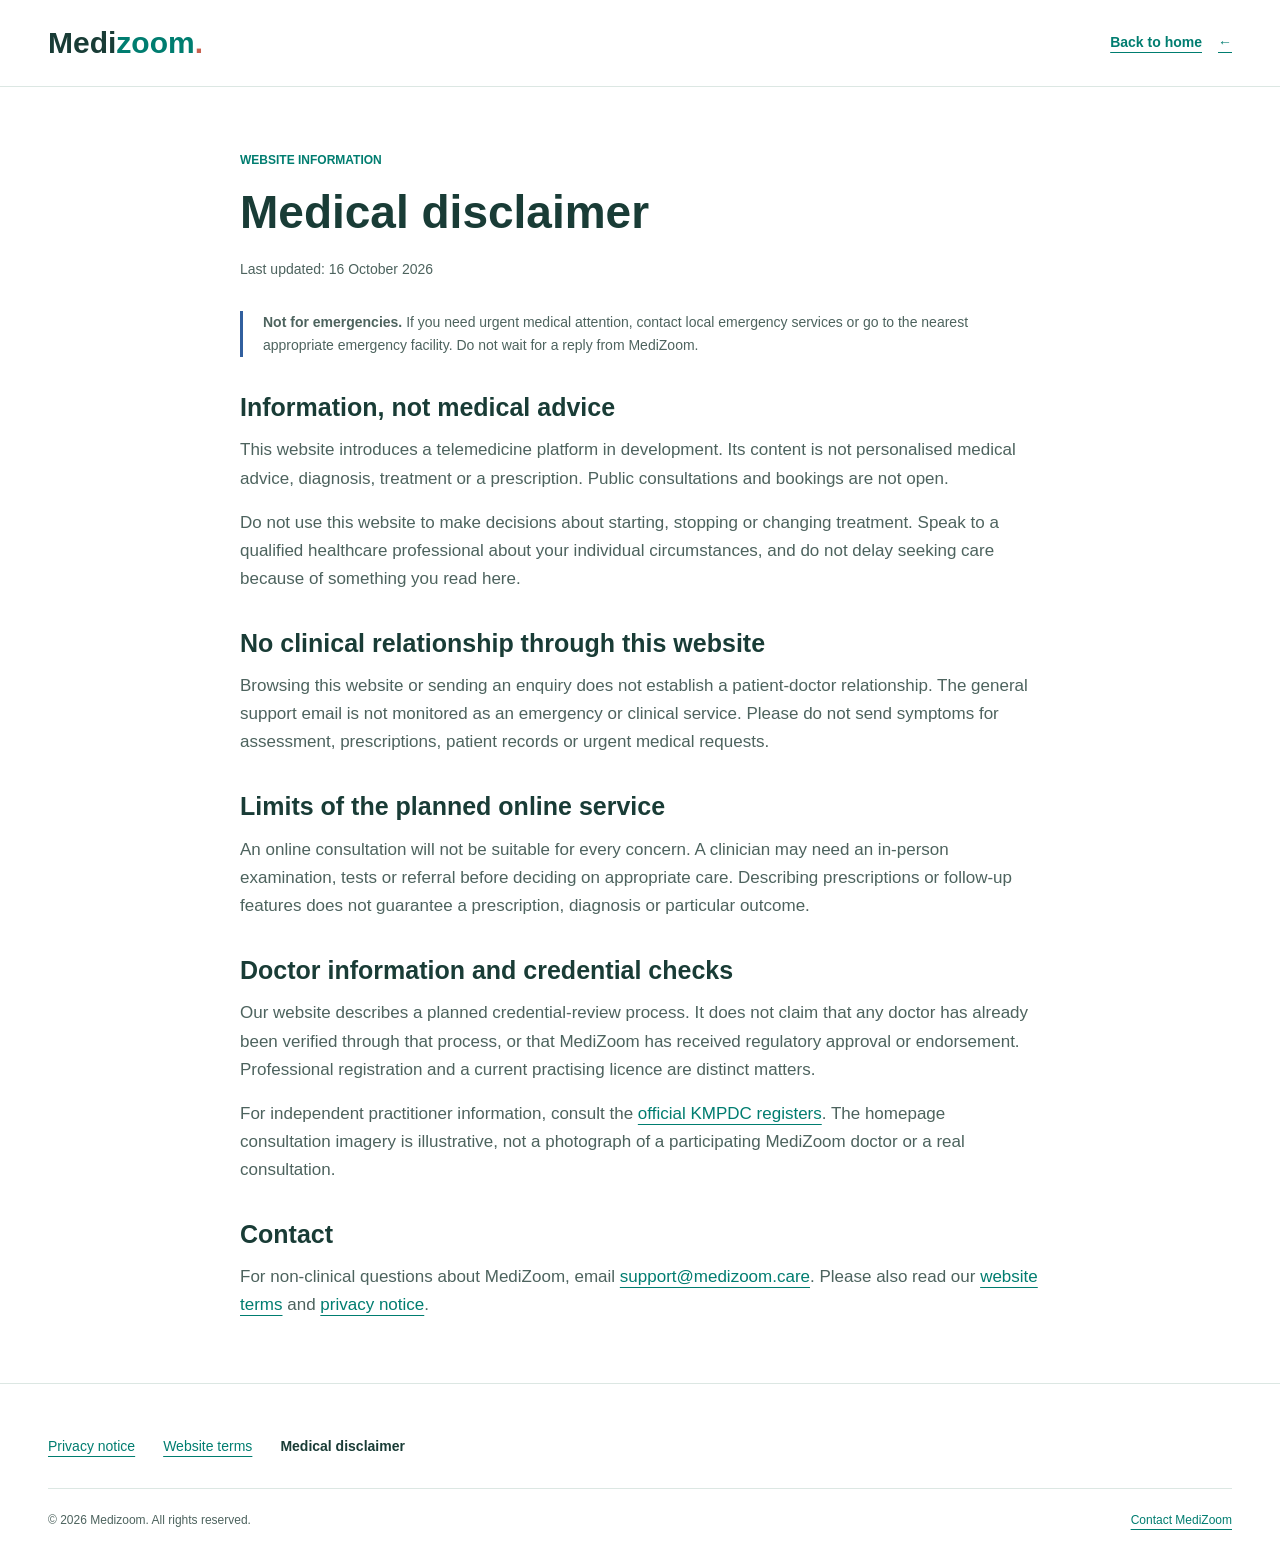
==== public/medical-disclaimer.html @ 5cee357f "Improve pre-launch website, patient journey, legal pages and accessibility" ====
<!doctype html>
<html lang="en">
  <head>
    <meta charset="utf-8">
    <meta name="viewport" content="width=device-width, initial-scale=1">
    <meta name="theme-color" content="#007d70">
    <meta name="description" content="MediZoom's pre-launch website is for general information, not medical advice, diagnosis, treatment or emergency care.">
    <link rel="canonical" href="https://medizoom.care/medical-disclaimer.html">
    <link rel="icon" type="image/svg+xml" href="assets/favicon.svg">
    <link rel="stylesheet" href="styles.css">
    <title>Medical Disclaimer | MediZoom</title>
  </head>
  <body>
    <a class="skip-link" href="#main">Skip to content</a>
    <header class="site-header document-header">
      <div class="container header-inner">
        <a class="wordmark" href="index.html" aria-label="Medizoom home">Medi<span>zoom</span><span class="brand-dot">.</span></a>
        <a class="text-link" href="index.html">Back to home <span aria-hidden="true">&larr;</span></a>
      </div>
    </header>
    <main class="container document" id="main">
      <p class="eyebrow">Website information</p>
      <h1>Medical disclaimer</h1>
      <p class="document-meta">Last updated: <time datetime="2026-10-16">16 October 2026</time></p>
      <p class="care-note"><strong>Not for emergencies.</strong> If you need urgent medical attention, contact local emergency services or go to the nearest appropriate emergency facility. Do not wait for a reply from MediZoom.</p>
      <h2>Information, not medical advice</h2>
      <p>This website introduces a telemedicine platform in development. Its content is not personalised medical advice, diagnosis, treatment or a prescription. Public consultations and bookings are not open.</p>
      <p>Do not use this website to make decisions about starting, stopping or changing treatment. Speak to a qualified healthcare professional about your individual circumstances, and do not delay seeking care because of something you read here.</p>
      <h2>No clinical relationship through this website</h2>
      <p>Browsing this website or sending an enquiry does not establish a patient-doctor relationship. The general support email is not monitored as an emergency or clinical service. Please do not send symptoms for assessment, prescriptions, patient records or urgent medical requests.</p>
      <h2>Limits of the planned online service</h2>
      <p>An online consultation will not be suitable for every concern. A clinician may need an in-person examination, tests or referral before deciding on appropriate care. Describing prescriptions or follow-up features does not guarantee a prescription, diagnosis or particular outcome.</p>
      <h2>Doctor information and credential checks</h2>
      <p>Our website describes a planned credential-review process. It does not claim that any doctor has already been verified through that process, or that MediZoom has received regulatory approval or endorsement. Professional registration and a current practising licence are distinct matters.</p>
      <p>For independent practitioner information, consult the <a href="https://registers.kmpdc.go.ke/">official KMPDC registers</a>. The homepage consultation imagery is illustrative, not a photograph of a participating MediZoom doctor or a real consultation.</p>
      <h2>Contact</h2>
      <p>For non-clinical questions about MediZoom, email <a href="mailto:support@medizoom.care">support@medizoom.care</a>. Please also read our <a href="terms.html">website terms</a> and <a href="privacy.html">privacy notice</a>.</p>
    </main>
    <footer class="site-footer document-footer">
      <div class="container">
        <nav class="legal-links" aria-label="Legal information">
          <a href="privacy.html">Privacy notice</a>
          <a href="terms.html">Website terms</a>
          <a href="medical-disclaimer.html" aria-current="page">Medical disclaimer</a>
        </nav>
        <div class="footer-bottom"><p>&copy; 2026 Medizoom. All rights reserved.</p><p><a href="index.html#contact">Contact MediZoom</a></p></div>
      </div>
    </footer>
  </body>
</html>
---- public/styles.css ----
:root {
  color-scheme: light;
  --ink: #193c36;
  --body: #4d635e;
  --teal: #007d70;
  --teal-dark: #006357;
  --blue: #315f9e;
  --coral: #c86150;
  --line: #dce7e3;
  --mint: #eff7f3;
  --white: #fff;
}

* { box-sizing: border-box; }
html { scroll-behavior: smooth; scroll-padding-top: 24px; }
body { margin: 0; color: var(--ink); background: var(--white); font: 400 17px/1.65 "Segoe UI", Arial, sans-serif; letter-spacing: 0; }
a { color: var(--teal); text-underline-offset: 5px; }
a, button, summary { -webkit-tap-highlight-color: transparent; }
a:focus-visible, button:focus-visible, summary:focus-visible { outline: 3px solid var(--blue); outline-offset: 6px; border-radius: 2px; }
img { display: block; max-width: 100%; }
h1, h2, h3, p { margin: 0; }
h1, h2, h3 { line-height: 1.18; font-weight: 700; }
h2 { font-size: 42px; }
h3 { font-size: 24px; }
p { color: var(--body); }
.container { width: min(1200px, calc(100% - 96px)); margin-inline: auto; }
.section { padding-block: 88px; }
.eyebrow { font-size: 12px; font-weight: 700; text-transform: uppercase; line-height: 1.5; margin-bottom: 19px; color: var(--teal); }
.text-link { display: inline-flex; align-items: center; gap: 16px; font-weight: 600; text-decoration-thickness: 1px; }
.text-link:hover { color: var(--teal-dark); }
.skip-link { position: fixed; top: -100px; left: 16px; padding: 12px 20px; z-index: 10; background: white; opacity: 0; }
.skip-link:focus { top: 12px; opacity: 1; }

.site-header { position: relative; z-index: 2; background: white; border-bottom: 1px solid var(--line); }
.header-inner { min-height: 86px; display: grid; grid-template-columns: auto 1fr; align-items: center; gap: 36px; }
.wordmark { font-size: 30px; line-height: 1; font-weight: 750; color: var(--ink); text-decoration: none; white-space: nowrap; }
.wordmark span, h1 span { color: var(--teal); }
.wordmark .brand-dot, h1 .brand-dot { color: var(--coral); }
.main-nav { display: flex; align-items: center; justify-content: flex-end; gap: 28px; }
.main-nav a { display: inline-flex; align-items: center; min-height: 44px; font-size: 14px; font-weight: 600; text-decoration: none; color: var(--ink); }
.main-nav a:hover { color: var(--teal); text-decoration: underline; }
.main-nav .header-contact { color: var(--teal); }
.header-contact { gap: 10px; white-space: nowrap; }
.header-contact:hover { text-decoration: underline; }
.menu-toggle { display: none; width: 44px; height: 44px; padding: 0; place-items: center; border: 0; border-radius: 4px; color: var(--ink); background: transparent; cursor: pointer; }
.menu-toggle:hover { background: var(--mint); }
.menu-toggle .close-icon, .menu-toggle[aria-expanded="true"] .menu-icon { display: none; }
.menu-toggle[aria-expanded="true"] .close-icon { display: block; }

.hero { position: relative; isolation: isolate; height: min(650px, calc(100svh - 205px)); min-height: 440px; overflow: hidden; background: #e2f1f9; }
.hero-image { position: absolute; inset: 0; z-index: -1; }
.hero-image img { width: 100%; height: 100%; object-fit: cover; object-position: center 48%; }
.hero-inner { height: 100%; display: flex; align-items: center; }
.hero-copy { width: 51%; padding-block: 34px; }
.hero-status { display: flex; gap: 14px; color: var(--ink); margin-bottom: 25px; }
.hero-status span + span { border-left: 1px solid #93acae; padding-left: 14px; }
h1 { font-size: 80px; line-height: 1.08; }
.hero-tagline { color: var(--ink); font-size: 38px; line-height: 1.25; font-weight: 600; margin-top: 12px; }
.hero-description { font-size: 18px; max-width: 420px; margin-top: 24px; color: #36574f; }
.button { display: inline-flex; align-items: center; justify-content: center; gap: 22px; min-height: 52px; padding: 13px 24px; border: 1px solid transparent; border-radius: 6px; font-size: 15px; line-height: 1.5; font-weight: 600; text-decoration: none; transition: background-color 160ms ease; }
.button-primary { color: white; background: var(--teal); }
.button-primary:hover { background: var(--teal-dark); }
.hero .button { margin-top: 30px; }

.section-intro { display: grid; grid-template-columns: 1fr 1fr; align-items: end; gap: 80px; margin-bottom: 50px; }
.section-intro > p { max-width: 460px; padding-bottom: 4px; }
.platform-features { display: grid; grid-template-columns: repeat(3, minmax(0, 1fr)); gap: 40px; }
.platform-features article { border-top: 2px solid var(--teal); padding-top: 22px; }
.platform-features article:nth-child(2) { border-color: var(--blue); }
.platform-features article:nth-child(3) { border-color: var(--coral); }
.feature-category { font-size: 12px; font-weight: 600; text-transform: uppercase; color: var(--teal); margin-bottom: 14px; }
.platform-features article:nth-child(2) .feature-category { color: var(--blue); }
.platform-features article:nth-child(3) .feature-category { color: #a84437; }
.platform-features h3 { font-size: 23px; margin-bottom: 14px; }
.platform-features article > p:last-child { font-size: 16px; }
.launch-note { font-size: 13px; margin-top: 32px; }
.section-link { margin-top: 18px; font-size: 15px; min-height: 44px; }
.journey { border-top: 1px solid var(--line); }
.journey-steps { display: grid; grid-template-columns: repeat(4, minmax(0, 1fr)); gap: 32px; list-style: none; padding: 0; margin: 0; }
.journey-steps li { border-top: 1px solid var(--line); padding-top: 20px; }
.step-number { display: block; color: var(--blue); font-size: 14px; font-weight: 700; margin-bottom: 18px; }
.journey-steps h3, .verification-grid h3 { font-size: 21px; margin-bottom: 14px; }
.journey-steps p, .verification-grid p { font-size: 16px; }
.care-note { margin-top: 36px; padding-left: 20px; border-left: 3px solid var(--blue); max-width: 860px; font-size: 14px; }
.verification-grid { display: grid; grid-template-columns: repeat(3, minmax(0, 1fr)); gap: 40px; }
.verification-grid article { padding-top: 24px; border-top: 2px solid var(--teal); }
.verification-grid article:nth-child(2) { border-color: var(--blue); }
.verification-grid article:nth-child(3) { border-color: var(--coral); }

.audiences { background: var(--mint); }
.audience-grid { display: grid; grid-template-columns: repeat(2, minmax(0, 1fr)); gap: 80px; }
.audience + .audience { border-left: 1px solid #cedfd6; padding-left: 60px; }
.audience + .audience .eyebrow { color: var(--blue); }
.audience h2 { font-size: 38px; }
.audience > p:not(.eyebrow) { max-width: 460px; margin-top: 22px; }
.feature-list { padding: 0; margin: 25px 0; list-style: none; }
.feature-list li { padding-block: 16px; border-bottom: 1px solid #cedfd6; }
.feature-list strong { display: block; font-size: 16px; font-weight: 600; }
.feature-list span { display: block; font-size: 15px; color: var(--body); margin-top: 4px; }
.audience .text-link { font-size: 15px; }

.about { background: #163d36; }
.about-intro { display: grid; grid-template-columns: 1fr 1fr; gap: 80px; align-items: center; }
.about h2, .about h3 { color: white; }
.about .eyebrow { color: #b4d9cd; }
.about p { color: #d6e7e2; }
.about-copy p + p { margin-top: 24px; }
.principles { display: grid; grid-template-columns: repeat(3, minmax(0, 1fr)); gap: 44px; border-top: 1px solid #42665c; margin-top: 48px; padding-top: 32px; }
.principles h3 { font-size: 20px; margin-bottom: 12px; }
.principles p { font-size: 15px; }

.faq-grid { display: grid; grid-template-columns: 1fr 1.4fr; gap: 80px; }
.faq h2 { font-size: 36px; }
.faq-list { border-top: 1px solid var(--line); }
details { border-bottom: 1px solid var(--line); }
summary { padding: 23px 0; font-size: 17px; font-weight: 600; cursor: pointer; }
summary::marker { color: var(--teal); font-size: 13px; }
summary:hover { color: var(--teal); }
details p { padding: 0 0 23px; font-size: 15px; }
details a { overflow-wrap: anywhere; }

.contact { background: #eaf2fb; }
.contact-inner { display: grid; grid-template-columns: 1fr 360px; gap: 60px; align-items: center; }
.contact h2 { margin-bottom: 20px; }
.contact .eyebrow { color: var(--blue); }
.contact-action { display: flex; flex-direction: column; align-items: flex-start; }
.contact-email { font-size: 16px; margin-top: 17px; color: var(--teal-dark); }
.contact-action p { font-size: 13px; margin-top: 14px; max-width: 330px; }

.site-footer { padding-block: 40px 24px; }
.footer-top { display: grid; grid-template-columns: 1fr auto; align-items: center; gap: 32px; padding-bottom: 30px; }
.footer-top p { font-size: 14px; margin-top: 10px; }
.footer-top .text-link { font-size: 14px; }
.footer-bottom { display: flex; flex-wrap: wrap; justify-content: space-between; gap: 24px; padding-top: 22px; border-top: 1px solid var(--line); }
.footer-bottom p { font-size: 12px; }
.legal-links { display: flex; flex-wrap: wrap; gap: 0 28px; margin-bottom: 20px; }
.legal-links a { display: inline-flex; align-items: center; min-height: 44px; font-size: 14px; }
.legal-links a[aria-current="page"] { color: var(--ink); font-weight: 700; text-decoration: none; }
.document-header .header-inner { grid-template-columns: 1fr auto; }
.document-header .text-link { min-height: 44px; font-size: 14px; }
.document { max-width: 800px; padding-block: 64px; }
.document h1 { font-size: 46px; }
.document .document-meta { margin-block: 20px 30px; font-size: 14px; }
.document h2 { font-size: 25px; margin-block: 36px 14px; }
.document p + p { margin-top: 16px; }
.document ul { padding-left: 24px; color: var(--body); }
.document li + li { margin-top: 12px; }
.document a { overflow-wrap: anywhere; }
.document-footer { border-top: 1px solid var(--line); }

@media (min-width: 1800px) {
  .hero-image img { object-position: center 42%; }
}
@media (max-width: 1100px) {
  .container { width: calc(100% - 64px); }
  .header-inner { gap: 28px; }
  .main-nav { gap: 20px; }
  h1 { font-size: 68px; }
  .hero-tagline { font-size: 31px; }
  .hero-description { font-size: 17px; max-width: 350px; }
  .section-intro, .about-intro, .faq-grid { gap: 48px; }
  .platform-features { gap: 28px; }
  .audience-grid { gap: 40px; }
  .audience + .audience { padding-left: 40px; }
}
@media (max-width: 850px) {
  .header-inner { min-height: 70px; grid-template-columns: 1fr auto; gap: 0; }
  .header-inner > .wordmark { grid-column: 1; grid-row: 1; }
  .menu-toggle { grid-column: 2; grid-row: 1; }
  .menu-toggle:not([hidden]) { display: grid; }
  .main-nav { grid-column: 1 / -1; flex-direction: column; align-items: stretch; gap: 0; border-top: 1px solid var(--line); padding-block: 12px 20px; }
  .main-nav a { min-height: 48px; font-size: 16px; }
  .menu-ready .main-nav { display: none; position: absolute; top: 100%; left: 0; right: 0; padding: 12px 32px 20px; max-height: calc(100dvh - 70px); overflow-y: auto; background: white; border-bottom: 1px solid var(--line); box-shadow: 0 12px 20px -18px #193c3666; }
  .menu-ready.menu-open .main-nav { display: flex; }
  h1 { font-size: 56px; }
  h2, .audience h2 { font-size: 34px; }
  .hero-tagline { font-size: 27px; }
  .hero-description { font-size: 16px; max-width: 300px; }
  .hero-status { font-size: 10px; gap: 10px; }
  .hero-status span + span { padding-left: 10px; }
  .section { padding-block: 64px; }
  .section-intro { gap: 40px; }
  .journey-steps { grid-template-columns: repeat(2, minmax(0, 1fr)); }
  .verification-grid { gap: 28px; }
  .platform-features h3 { font-size: 20px; }
  .platform-features article > p:last-child { font-size: 15px; }
  .about-intro, .faq-grid { grid-template-columns: 1fr; gap: 36px; }
  .about-copy { max-width: 610px; }
  .principles { gap: 28px; }
  .contact-inner { grid-template-columns: 1fr 280px; gap: 32px; }
  .footer-top { gap: 30px; }
}
@media (max-width: 700px) {
  body { font-size: 16px; }
  .container { width: calc(100% - 40px); }
  .wordmark { font-size: 26px; }
  .menu-ready .main-nav { padding-inline: 20px; }
  .hero { height: min(680px, calc(100svh - 170px)); min-height: 540px; }
  .hero-image img { object-position: center top; }
  .hero-inner { align-items: start; }
  .hero-copy { width: 100%; padding-top: 28px; }
  .hero-status { font-size: 10px; margin-bottom: 14px; }
  h1 { font-size: 58px; }
  .hero-tagline { margin-top: 6px; font-size: 28px; }
  .hero-description { max-width: 345px; margin-top: 16px; font-size: 15px; line-height: 1.6; }
  .hero .button { margin-top: 22px; }
  .button { min-height: 48px; font-size: 14px; padding: 11px 19px; gap: 18px; }
  .section { padding-block: 52px; }
  .platform { padding-top: 32px; }
  h2, .audience h2, .faq h2 { font-size: 32px; }
  .eyebrow { font-size: 11px; margin-bottom: 14px; }
  .section-intro { grid-template-columns: 1fr; gap: 22px; margin-bottom: 32px; }
  .platform-features { grid-template-columns: 1fr; gap: 28px; }
  .platform-features h3 { font-size: 22px; }
  .platform-features article > p:last-child { font-size: 16px; }
  .launch-note { margin-top: 28px; }
  .audience-grid { grid-template-columns: 1fr; gap: 36px; }
  .audience + .audience { border-left: 0; border-top: 1px solid #cedfd6; padding: 36px 0 0; }
  .feature-list { margin-block: 22px; }
  .about-intro { gap: 24px; }
  .principles { grid-template-columns: 1fr; gap: 28px; margin-top: 32px; padding-top: 30px; }
  .principles h3 { margin-bottom: 8px; }
  .faq-grid { gap: 28px; }
  summary { font-size: 16px; }
  .contact-inner { grid-template-columns: 1fr; gap: 30px; }
  .contact-email { overflow-wrap: anywhere; }
  .site-footer { padding-block: 32px 24px; }
  .footer-top { grid-template-columns: 1fr auto; gap: 24px; }
  .footer-top > .text-link { grid-row: 1; grid-column: 2; font-size: 13px; gap: 8px; }
  .footer-bottom { flex-direction: column; gap: 12px; }
  .journey-steps, .verification-grid { grid-template-columns: 1fr; gap: 28px; }
  .step-number { margin-bottom: 12px; }
  .document { padding-block: 40px; }
  .document h1 { font-size: 34px; }
  .document h2 { font-size: 23px; }
  .document-header .text-link { font-size: 13px; }
}
@media (max-width: 370px) {
  .hero-status { flex-direction: column; align-items: flex-start; gap: 6px; }
  .hero-status span + span { border-left: 0; padding-left: 0; }
  h1 { font-size: 50px; }
  .hero-tagline { font-size: 25px; }
  .wordmark { font-size: 24px; }
  .hero-description { font-size: 14px; }
  h2, .audience h2, .faq h2 { font-size: 29px; }
}
@media (max-width: 700px) and (max-height: 700px) {
  .hero { height: calc(100svh - 130px); min-height: 350px; }
  .hero-copy { padding-top: 20px; }
  .hero-description { display: none; }
  .hero .button { margin-top: 18px; }
}
@media (min-width: 541px) and (max-width: 700px) {
  .hero { height: min(500px, calc(100svh - 150px)); min-height: 400px; }
  .hero-inner { align-items: center; }
  .hero-image img { object-position: 70% center; }
  .hero-copy { width: 52%; padding-block: 24px; }
  h1 { font-size: 46px; }
  .hero-tagline { font-size: 22px; }
  .hero-description { font-size: 14px; }
}
@media (min-width: 541px) and (max-height: 660px) {
  .section-intro { align-items: start; }
  .header-inner { min-height: 60px; }
  .hero { height: calc(100svh - 125px); min-height: 240px; }
  .hero-image img { object-position: center 20%; }
  .hero-copy { padding-block: 14px; }
  .hero-status { margin-bottom: 10px; }
  h1 { font-size: 46px; }
  .hero-tagline { font-size: 22px; margin-top: 6px; }
  .hero-description { display: none; }
  .hero .button { margin-top: 18px; min-height: 44px; padding-block: 10px; }
  .platform { padding-top: 32px; }
}
@media (min-width: 541px) and (max-width: 700px) and (max-height: 660px) {
  .hero { height: calc(100svh - 125px); min-height: 220px; }
}
@media (prefers-reduced-motion: reduce) {
  html { scroll-behavior: auto; }
  .button { transition: none; }
}
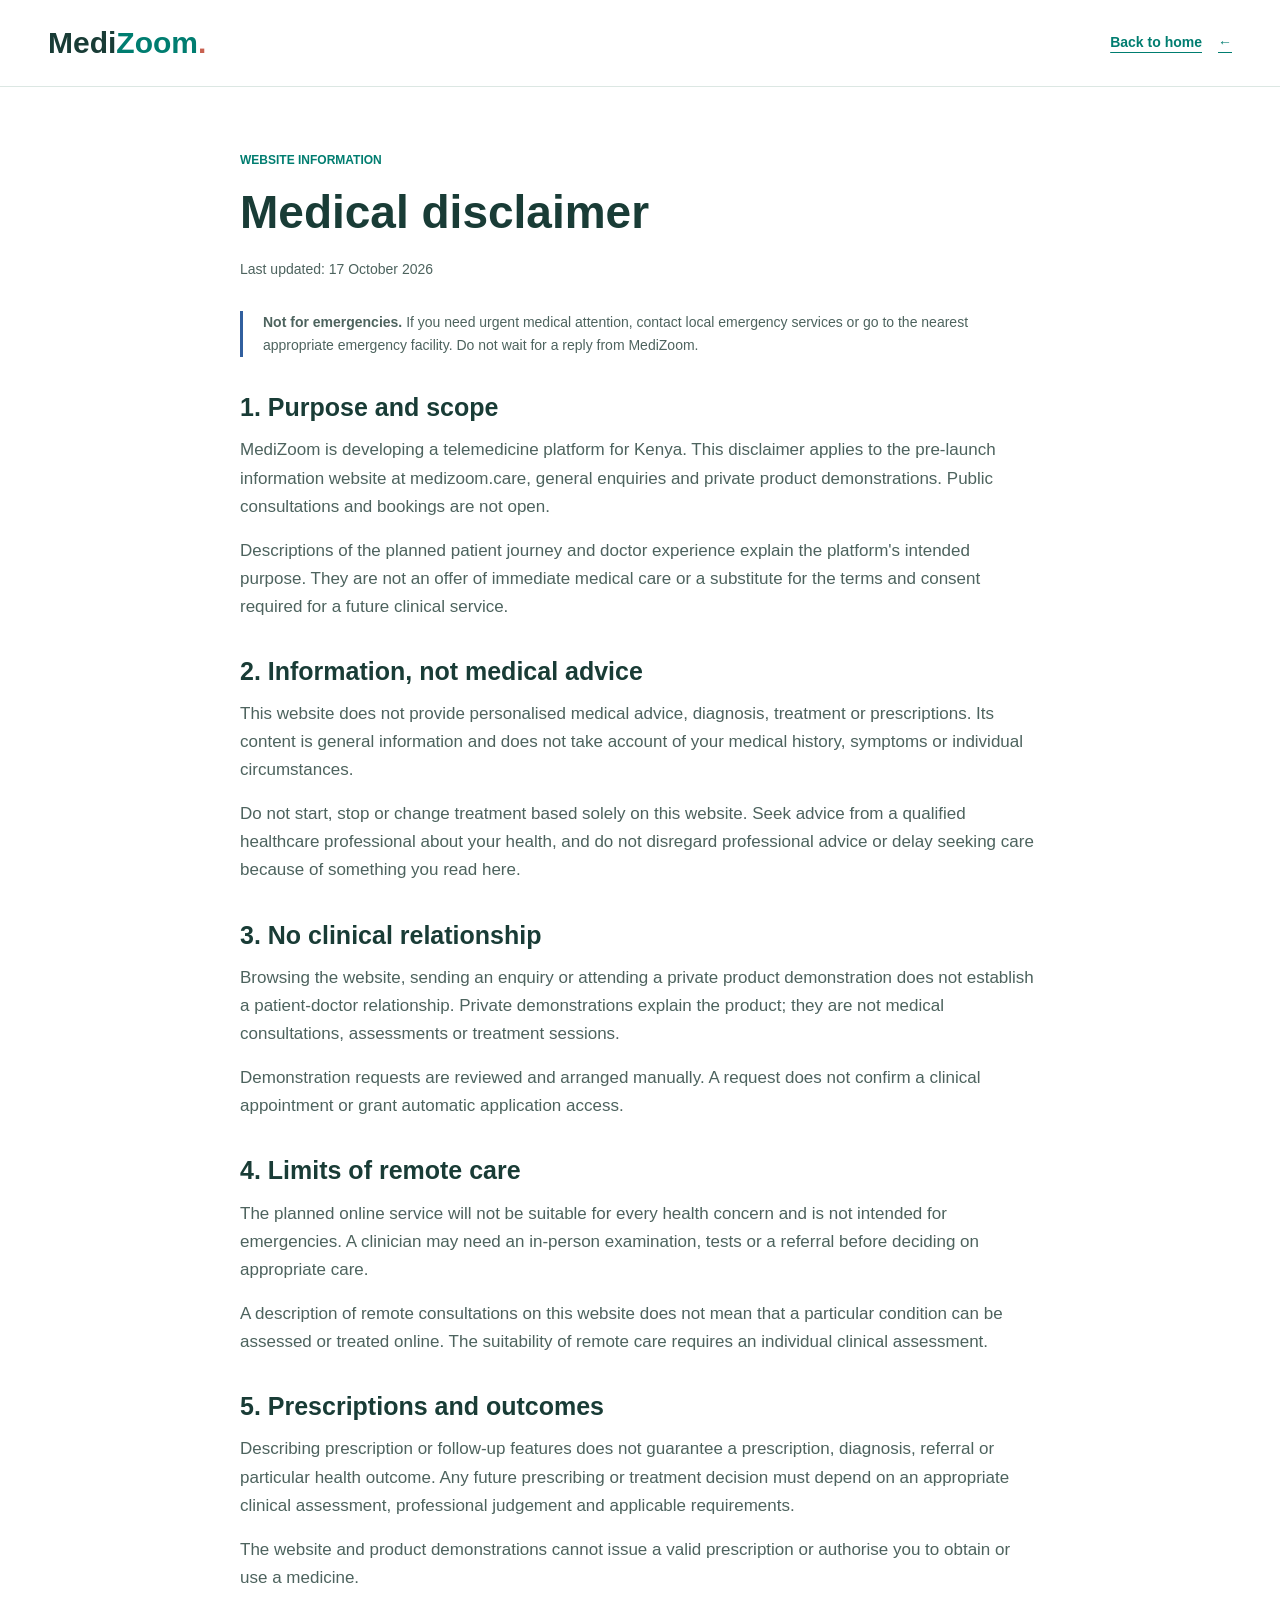
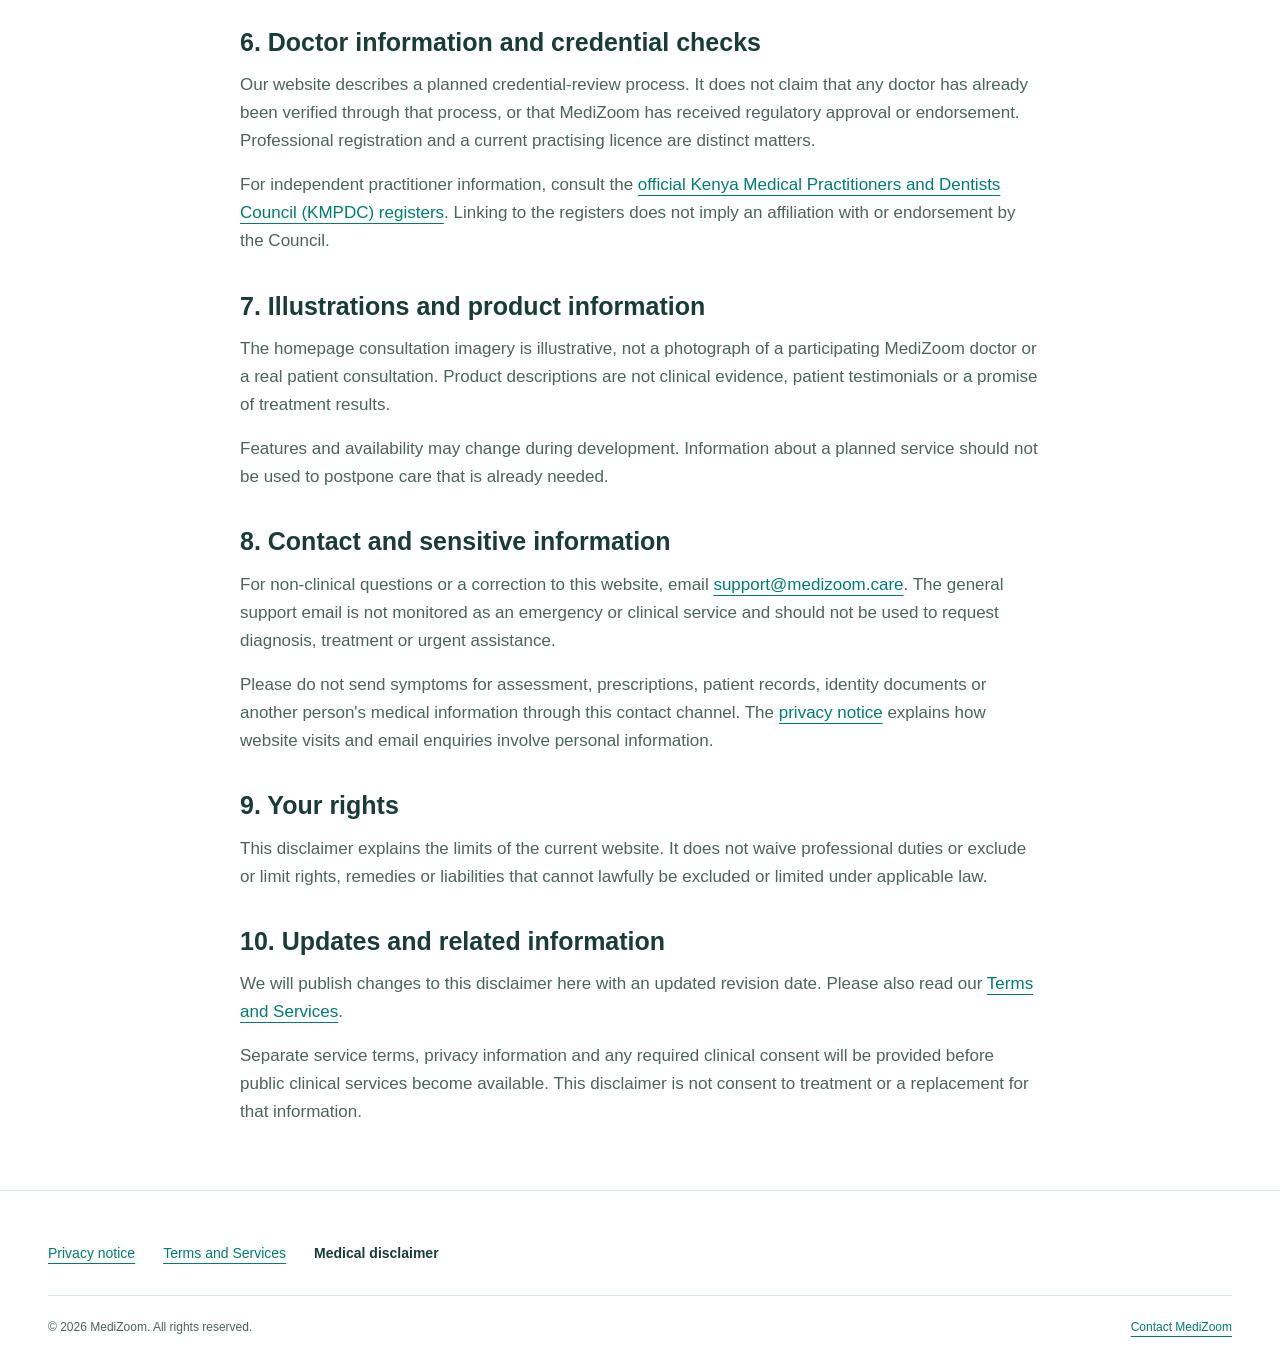
==== commit 475a2bf1: "Refine pre-launch messaging and update legal pages" ====
--- a/public/medical-disclaimer.html
+++ b/public/medical-disclaimer.html
@@ -14,36 +14,53 @@
     <a class="skip-link" href="#main">Skip to content</a>
     <header class="site-header document-header">
       <div class="container header-inner">
-        <a class="wordmark" href="index.html" aria-label="Medizoom home">Medi<span>zoom</span><span class="brand-dot">.</span></a>
+        <a class="wordmark" href="index.html" aria-label="MediZoom home">Medi<span>Zoom</span><span class="brand-dot">.</span></a>
         <a class="text-link" href="index.html">Back to home <span aria-hidden="true">&larr;</span></a>
       </div>
     </header>
     <main class="container document" id="main">
       <p class="eyebrow">Website information</p>
       <h1>Medical disclaimer</h1>
-      <p class="document-meta">Last updated: <time datetime="2026-10-16">16 October 2026</time></p>
+      <p class="document-meta">Last updated: <time datetime="2026-10-17">17 October 2026</time></p>
       <p class="care-note"><strong>Not for emergencies.</strong> If you need urgent medical attention, contact local emergency services or go to the nearest appropriate emergency facility. Do not wait for a reply from MediZoom.</p>
-      <h2>Information, not medical advice</h2>
-      <p>This website introduces a telemedicine platform in development. Its content is not personalised medical advice, diagnosis, treatment or a prescription. Public consultations and bookings are not open.</p>
-      <p>Do not use this website to make decisions about starting, stopping or changing treatment. Speak to a qualified healthcare professional about your individual circumstances, and do not delay seeking care because of something you read here.</p>
-      <h2>No clinical relationship through this website</h2>
-      <p>Browsing this website or sending an enquiry does not establish a patient-doctor relationship. The general support email is not monitored as an emergency or clinical service. Please do not send symptoms for assessment, prescriptions, patient records or urgent medical requests.</p>
-      <h2>Limits of the planned online service</h2>
-      <p>An online consultation will not be suitable for every concern. A clinician may need an in-person examination, tests or referral before deciding on appropriate care. Describing prescriptions or follow-up features does not guarantee a prescription, diagnosis or particular outcome.</p>
-      <h2>Doctor information and credential checks</h2>
+      <h2>1. Purpose and scope</h2>
+      <p>MediZoom is developing a telemedicine platform for Kenya. This disclaimer applies to the pre-launch information website at medizoom.care, general enquiries and private product demonstrations. Public consultations and bookings are not open.</p>
+      <p>Descriptions of the planned patient journey and doctor experience explain the platform's intended purpose. They are not an offer of immediate medical care or a substitute for the terms and consent required for a future clinical service.</p>
+      <h2>2. Information, not medical advice</h2>
+      <p>This website does not provide personalised medical advice, diagnosis, treatment or prescriptions. Its content is general information and does not take account of your medical history, symptoms or individual circumstances.</p>
+      <p>Do not start, stop or change treatment based solely on this website. Seek advice from a qualified healthcare professional about your health, and do not disregard professional advice or delay seeking care because of something you read here.</p>
+      <h2>3. No clinical relationship</h2>
+      <p>Browsing the website, sending an enquiry or attending a private product demonstration does not establish a patient-doctor relationship. Private demonstrations explain the product; they are not medical consultations, assessments or treatment sessions.</p>
+      <p>Demonstration requests are reviewed and arranged manually. A request does not confirm a clinical appointment or grant automatic application access.</p>
+      <h2>4. Limits of remote care</h2>
+      <p>The planned online service will not be suitable for every health concern and is not intended for emergencies. A clinician may need an in-person examination, tests or a referral before deciding on appropriate care.</p>
+      <p>A description of remote consultations on this website does not mean that a particular condition can be assessed or treated online. The suitability of remote care requires an individual clinical assessment.</p>
+      <h2>5. Prescriptions and outcomes</h2>
+      <p>Describing prescription or follow-up features does not guarantee a prescription, diagnosis, referral or particular health outcome. Any future prescribing or treatment decision must depend on an appropriate clinical assessment, professional judgement and applicable requirements.</p>
+      <p>The website and product demonstrations cannot issue a valid prescription or authorise you to obtain or use a medicine.</p>
+      <h2>6. Doctor information and credential checks</h2>
       <p>Our website describes a planned credential-review process. It does not claim that any doctor has already been verified through that process, or that MediZoom has received regulatory approval or endorsement. Professional registration and a current practising licence are distinct matters.</p>
-      <p>For independent practitioner information, consult the <a href="https://registers.kmpdc.go.ke/">official KMPDC registers</a>. The homepage consultation imagery is illustrative, not a photograph of a participating MediZoom doctor or a real consultation.</p>
-      <h2>Contact</h2>
-      <p>For non-clinical questions about MediZoom, email <a href="mailto:support@medizoom.care">support@medizoom.care</a>. Please also read our <a href="terms.html">website terms</a> and <a href="privacy.html">privacy notice</a>.</p>
+      <p>For independent practitioner information, consult the <a href="https://registers.kmpdc.go.ke/">official Kenya Medical Practitioners and Dentists Council (KMPDC) registers</a>. Linking to the registers does not imply an affiliation with or endorsement by the Council.</p>
+      <h2>7. Illustrations and product information</h2>
+      <p>The homepage consultation imagery is illustrative, not a photograph of a participating MediZoom doctor or a real patient consultation. Product descriptions are not clinical evidence, patient testimonials or a promise of treatment results.</p>
+      <p>Features and availability may change during development. Information about a planned service should not be used to postpone care that is already needed.</p>
+      <h2>8. Contact and sensitive information</h2>
+      <p>For non-clinical questions or a correction to this website, email <a href="mailto:support@medizoom.care">support@medizoom.care</a>. The general support email is not monitored as an emergency or clinical service and should not be used to request diagnosis, treatment or urgent assistance.</p>
+      <p>Please do not send symptoms for assessment, prescriptions, patient records, identity documents or another person's medical information through this contact channel. The <a href="privacy.html">privacy notice</a> explains how website visits and email enquiries involve personal information.</p>
+      <h2>9. Your rights</h2>
+      <p>This disclaimer explains the limits of the current website. It does not waive professional duties or exclude or limit rights, remedies or liabilities that cannot lawfully be excluded or limited under applicable law.</p>
+      <h2>10. Updates and related information</h2>
+      <p>We will publish changes to this disclaimer here with an updated revision date. Please also read our <a href="terms.html">Terms and Services</a>.</p>
+      <p>Separate service terms, privacy information and any required clinical consent will be provided before public clinical services become available. This disclaimer is not consent to treatment or a replacement for that information.</p>
     </main>
     <footer class="site-footer document-footer">
       <div class="container">
         <nav class="legal-links" aria-label="Legal information">
           <a href="privacy.html">Privacy notice</a>
-          <a href="terms.html">Website terms</a>
+          <a href="terms.html">Terms and Services</a>
           <a href="medical-disclaimer.html" aria-current="page">Medical disclaimer</a>
         </nav>
-        <div class="footer-bottom"><p>&copy; 2026 Medizoom. All rights reserved.</p><p><a href="index.html#contact">Contact MediZoom</a></p></div>
+        <div class="footer-bottom"><p>&copy; 2026 MediZoom. All rights reserved.</p><p><a href="index.html#contact">Contact MediZoom</a></p></div>
       </div>
     </footer>
   </body>
--- a/public/styles.css
+++ b/public/styles.css
@@ -87,6 +87,13 @@
 .verification-grid article:nth-child(2) { border-color: var(--blue); }
 .verification-grid article:nth-child(3) { border-color: var(--coral); }
 
+.product-preview { border-top: 1px solid var(--line); }
+.preview-grid { display: grid; grid-template-columns: repeat(2, minmax(0, 1fr)); gap: 80px; align-items: start; }
+.preview-description { margin-top: 22px; max-width: 500px; }
+.demo-invitation h3 { font-size: 23px; margin-bottom: 16px; }
+.demo-request { margin-top: 24px; max-width: 100%; }
+.demo-note { margin-top: 16px; font-size: 14px; max-width: 460px; }
+
 .audiences { background: var(--mint); }
 .audience-grid { display: grid; grid-template-columns: repeat(2, minmax(0, 1fr)); gap: 80px; }
 .audience + .audience { border-left: 1px solid #cedfd6; padding-left: 60px; }
@@ -123,6 +130,7 @@
 .contact-inner { display: grid; grid-template-columns: 1fr 360px; gap: 60px; align-items: center; }
 .contact h2 { margin-bottom: 20px; }
 .contact .eyebrow { color: var(--blue); }
+.contact .text-link { color: var(--teal-dark); }
 .contact-action { display: flex; flex-direction: column; align-items: flex-start; }
 .contact-email { font-size: 16px; margin-top: 17px; color: var(--teal-dark); }
 .contact-action p { font-size: 13px; margin-top: 14px; max-width: 330px; }
@@ -180,6 +188,7 @@
   .hero-status span + span { padding-left: 10px; }
   .section { padding-block: 64px; }
   .section-intro { gap: 40px; }
+  .preview-grid { gap: 40px; }
   .journey-steps { grid-template-columns: repeat(2, minmax(0, 1fr)); }
   .verification-grid { gap: 28px; }
   .platform-features h3 { font-size: 20px; }
@@ -215,6 +224,7 @@
   .platform-features article > p:last-child { font-size: 16px; }
   .launch-note { margin-top: 28px; }
   .audience-grid { grid-template-columns: 1fr; gap: 36px; }
+  .preview-grid { grid-template-columns: 1fr; gap: 32px; }
   .audience + .audience { border-left: 0; border-top: 1px solid #cedfd6; padding: 36px 0 0; }
   .feature-list { margin-block: 22px; }
   .about-intro { gap: 24px; }
@@ -244,6 +254,9 @@
   .hero-description { font-size: 14px; }
   h2, .audience h2, .faq h2 { font-size: 29px; }
 }
+@media (max-width: 319px) {
+  .hero h1 { font-size: 44px; }
+}
 @media (max-width: 700px) and (max-height: 700px) {
   .hero { height: calc(100svh - 130px); min-height: 350px; }
   .hero-copy { padding-top: 20px; }
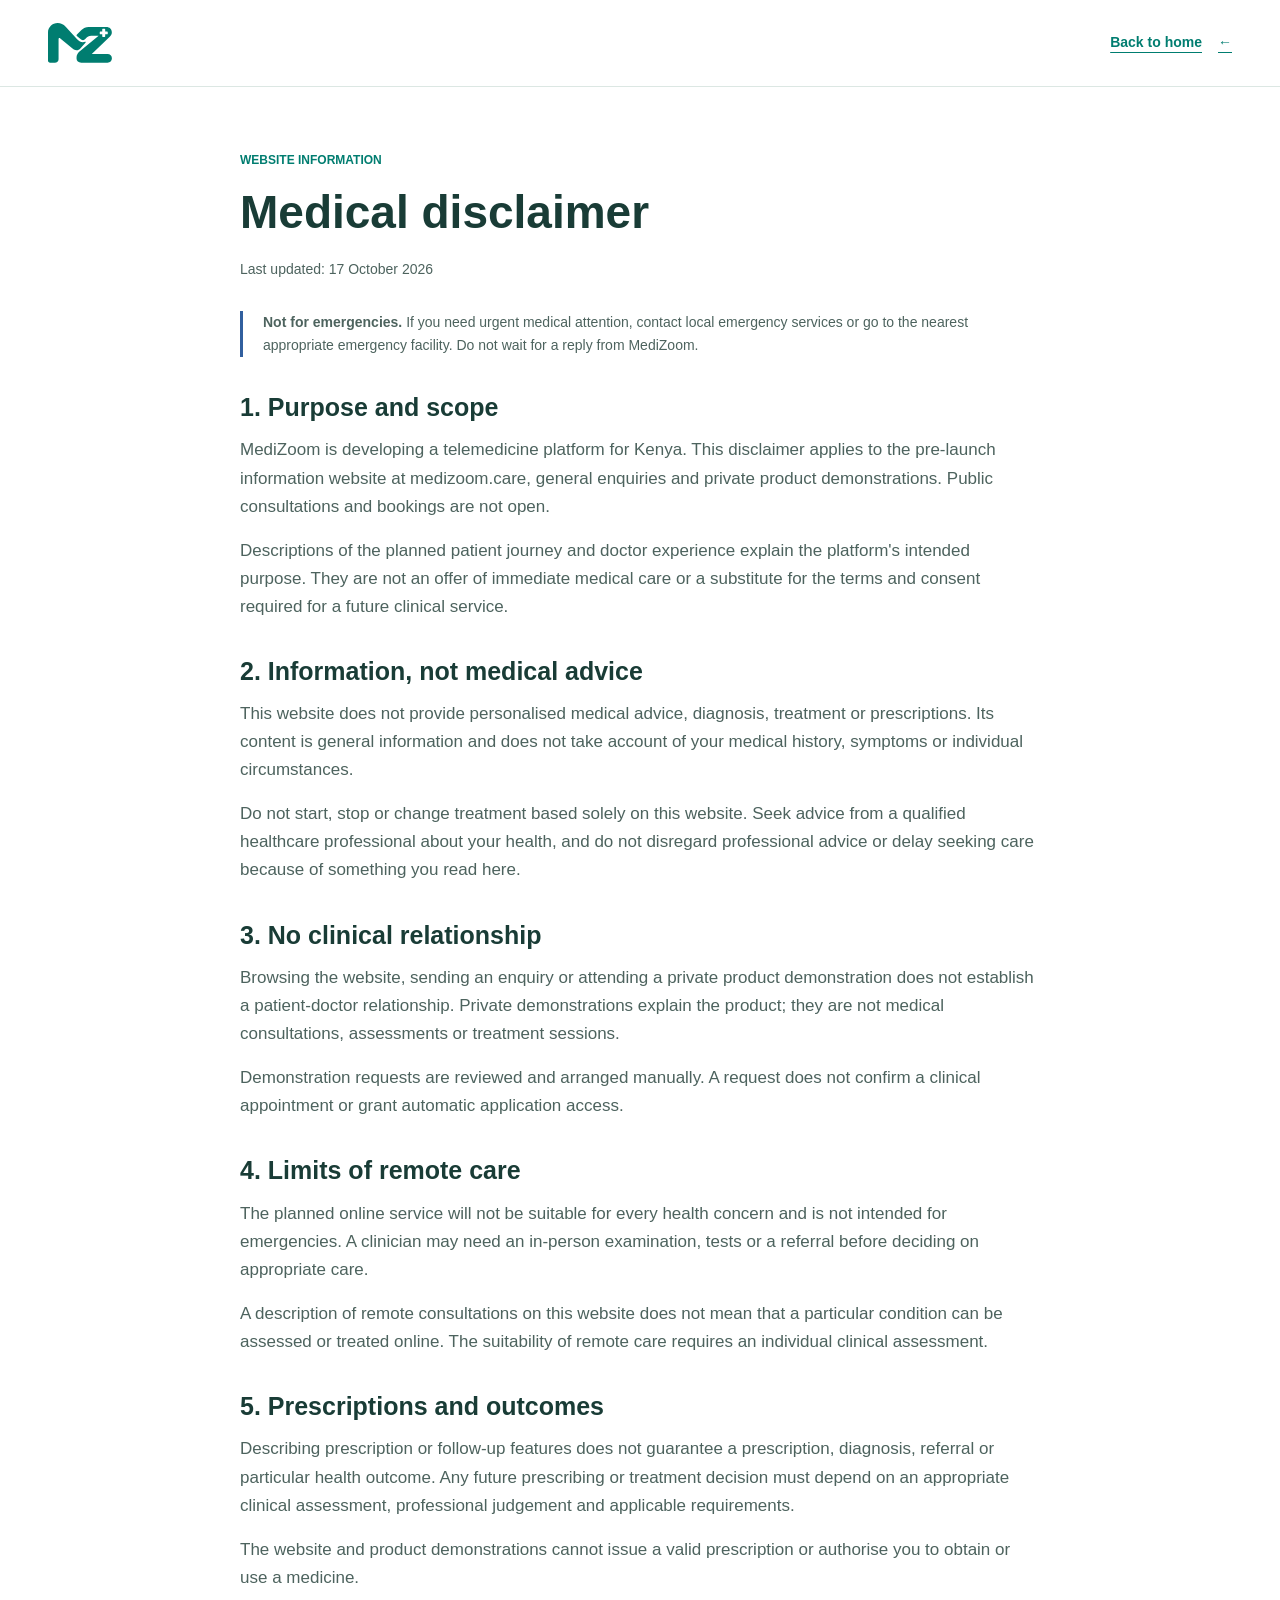
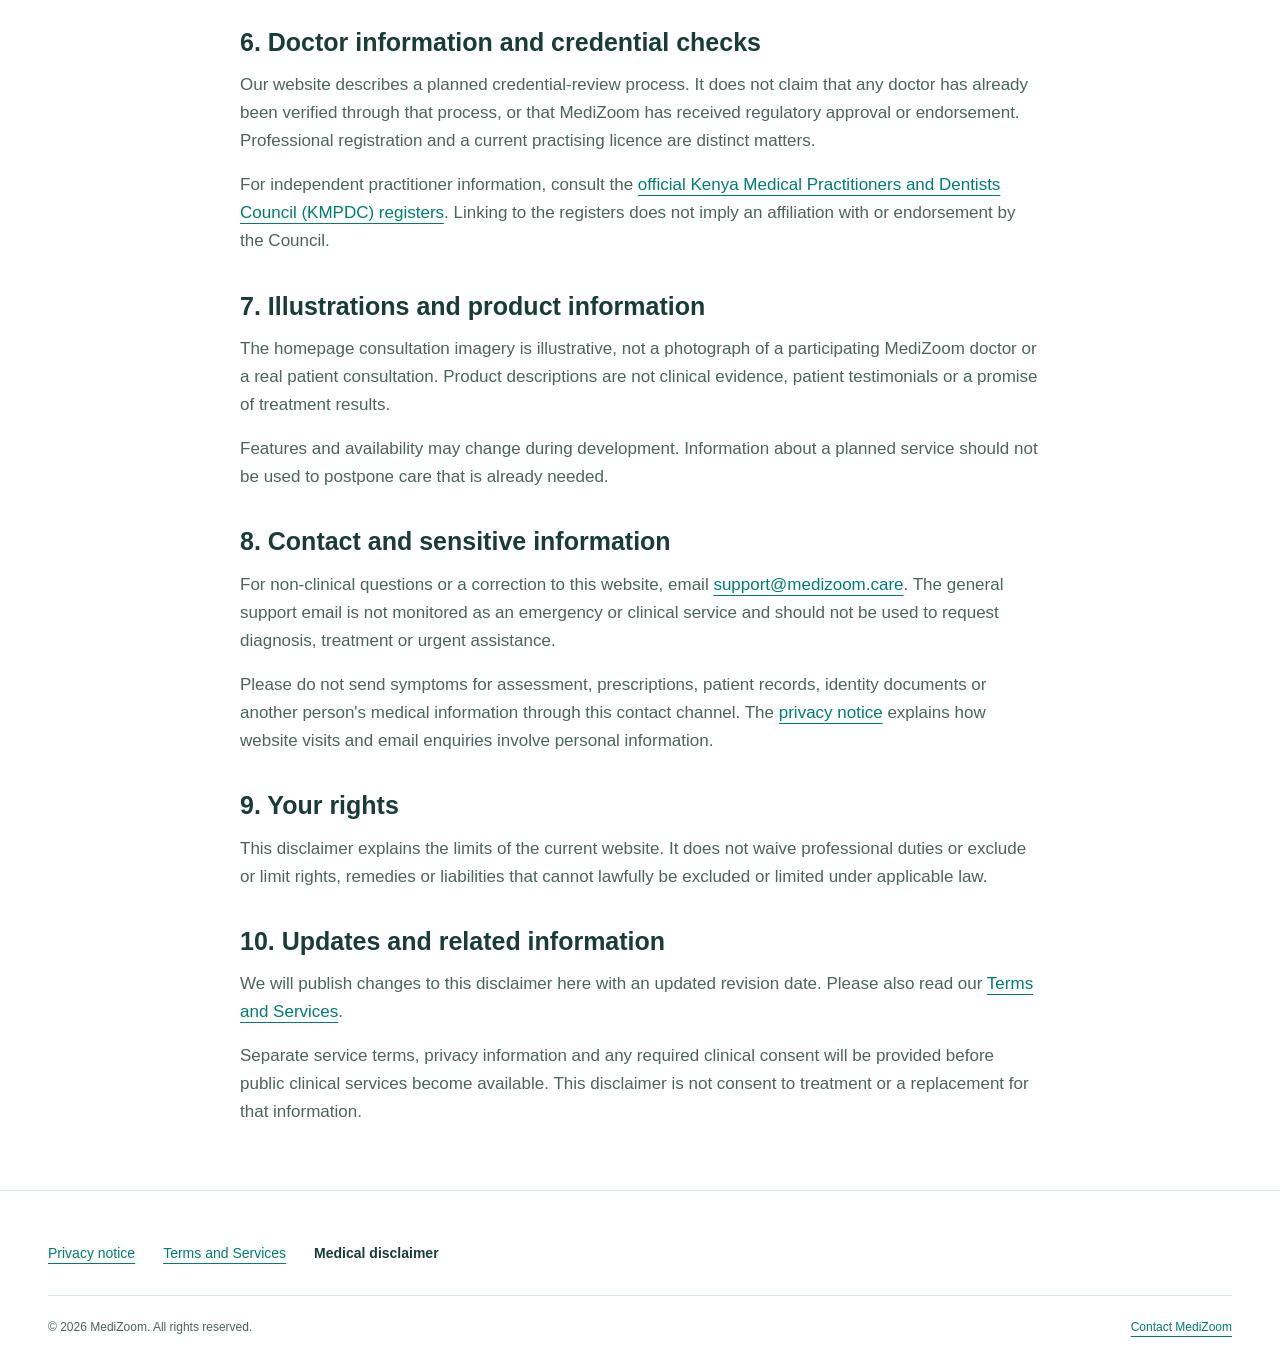
==== commit 0db0b39c: "Add MediZoom logo and update website branding" ====
--- a/public/medical-disclaimer.html
+++ b/public/medical-disclaimer.html
@@ -14,7 +14,7 @@
     <a class="skip-link" href="#main">Skip to content</a>
     <header class="site-header document-header">
       <div class="container header-inner">
-        <a class="wordmark" href="index.html" aria-label="MediZoom home">Medi<span>Zoom</span><span class="brand-dot">.</span></a>
+        <a class="brand-link" href="index.html" aria-label="MediZoom home"><img class="brand-mark" src="assets/medizoom-mark.svg" width="800" height="504" alt=""></a>
         <a class="text-link" href="index.html">Back to home <span aria-hidden="true">&larr;</span></a>
       </div>
     </header>
--- a/public/styles.css
+++ b/public/styles.css
@@ -33,9 +33,10 @@
 
 .site-header { position: relative; z-index: 2; background: white; border-bottom: 1px solid var(--line); }
 .header-inner { min-height: 86px; display: grid; grid-template-columns: auto 1fr; align-items: center; gap: 36px; }
-.wordmark { font-size: 30px; line-height: 1; font-weight: 750; color: var(--ink); text-decoration: none; white-space: nowrap; }
-.wordmark span, h1 span { color: var(--teal); }
-.wordmark .brand-dot, h1 .brand-dot { color: var(--coral); }
+.brand-link { display: inline-flex; align-items: center; justify-content: center; justify-self: start; min-width: 44px; min-height: 44px; }
+.brand-mark { width: 64px; height: auto; flex: none; }
+h1 span { color: var(--teal); }
+h1 .brand-dot { color: var(--coral); }
 .main-nav { display: flex; align-items: center; justify-content: flex-end; gap: 28px; }
 .main-nav a { display: inline-flex; align-items: center; min-height: 44px; font-size: 14px; font-weight: 600; text-decoration: none; color: var(--ink); }
 .main-nav a:hover { color: var(--teal); text-decoration: underline; }
@@ -162,6 +163,7 @@
 @media (max-width: 1100px) {
   .container { width: calc(100% - 64px); }
   .header-inner { gap: 28px; }
+  .brand-mark { width: 52px; }
   .main-nav { gap: 20px; }
   h1 { font-size: 68px; }
   .hero-tagline { font-size: 31px; }
@@ -173,7 +175,7 @@
 }
 @media (max-width: 850px) {
   .header-inner { min-height: 70px; grid-template-columns: 1fr auto; gap: 0; }
-  .header-inner > .wordmark { grid-column: 1; grid-row: 1; }
+  .header-inner > .brand-link { grid-column: 1; grid-row: 1; }
   .menu-toggle { grid-column: 2; grid-row: 1; }
   .menu-toggle:not([hidden]) { display: grid; }
   .main-nav { grid-column: 1 / -1; flex-direction: column; align-items: stretch; gap: 0; border-top: 1px solid var(--line); padding-block: 12px 20px; }
@@ -202,7 +204,6 @@
 @media (max-width: 700px) {
   body { font-size: 16px; }
   .container { width: calc(100% - 40px); }
-  .wordmark { font-size: 26px; }
   .menu-ready .main-nav { padding-inline: 20px; }
   .hero { height: min(680px, calc(100svh - 170px)); min-height: 540px; }
   .hero-image img { object-position: center top; }
@@ -245,24 +246,7 @@
   .document h2 { font-size: 23px; }
   .document-header .text-link { font-size: 13px; }
 }
-@media (max-width: 370px) {
-  .hero-status { flex-direction: column; align-items: flex-start; gap: 6px; }
-  .hero-status span + span { border-left: 0; padding-left: 0; }
-  h1 { font-size: 50px; }
-  .hero-tagline { font-size: 25px; }
-  .wordmark { font-size: 24px; }
-  .hero-description { font-size: 14px; }
-  h2, .audience h2, .faq h2 { font-size: 29px; }
-}
-@media (max-width: 319px) {
-  .hero h1 { font-size: 44px; }
-}
-@media (max-width: 700px) and (max-height: 700px) {
-  .hero { height: calc(100svh - 130px); min-height: 350px; }
-  .hero-copy { padding-top: 20px; }
-  .hero-description { display: none; }
-  .hero .button { margin-top: 18px; }
-}
+/* Medium-width screens use the landscape image with copy beside the subject. */
 @media (min-width: 541px) and (max-width: 700px) {
   .hero { height: min(500px, calc(100svh - 150px)); min-height: 400px; }
   .hero-inner { align-items: center; }
@@ -272,21 +256,38 @@
   .hero-tagline { font-size: 22px; }
   .hero-description { font-size: 14px; }
 }
+@media (max-width: 370px) {
+  .hero-status { flex-direction: column; align-items: flex-start; gap: 6px; }
+  .hero-status span + span { border-left: 0; padding-left: 0; }
+  h1 { font-size: 50px; }
+  .hero-tagline { font-size: 25px; }
+  .hero-description { font-size: 14px; }
+  h2, .audience h2, .faq h2 { font-size: 29px; }
+}
+@media (max-width: 319px) {
+  .hero h1 { font-size: 44px; }
+}
+/* Height rules follow width rules so short-screen sizing has a single owner. */
+@media (max-width: 540px) and (max-height: 700px) {
+  .hero { height: calc(100svh - 130px); min-height: 350px; }
+  .hero-copy { padding-top: 20px; }
+  .hero .button { margin-top: 18px; }
+}
 @media (min-width: 541px) and (max-height: 660px) {
   .section-intro { align-items: start; }
   .header-inner { min-height: 60px; }
-  .hero { height: calc(100svh - 125px); min-height: 240px; }
+  .hero { height: calc(100svh - 125px); min-height: 200px; }
   .hero-image img { object-position: center 20%; }
   .hero-copy { padding-block: 14px; }
   .hero-status { margin-bottom: 10px; }
   h1 { font-size: 46px; }
   .hero-tagline { font-size: 22px; margin-top: 6px; }
-  .hero-description { display: none; }
   .hero .button { margin-top: 18px; min-height: 44px; padding-block: 10px; }
   .platform { padding-top: 32px; }
 }
-@media (min-width: 541px) and (max-width: 700px) and (max-height: 660px) {
-  .hero { height: calc(100svh - 125px); min-height: 220px; }
+@media (max-width: 540px) and (max-height: 700px), (min-width: 541px) and (max-height: 500px) {
+  /* This introduction is repeated in the next section; never hide the launch target or action. */
+  .hero-description { display: none; }
 }
 @media (prefers-reduced-motion: reduce) {
   html { scroll-behavior: auto; }
